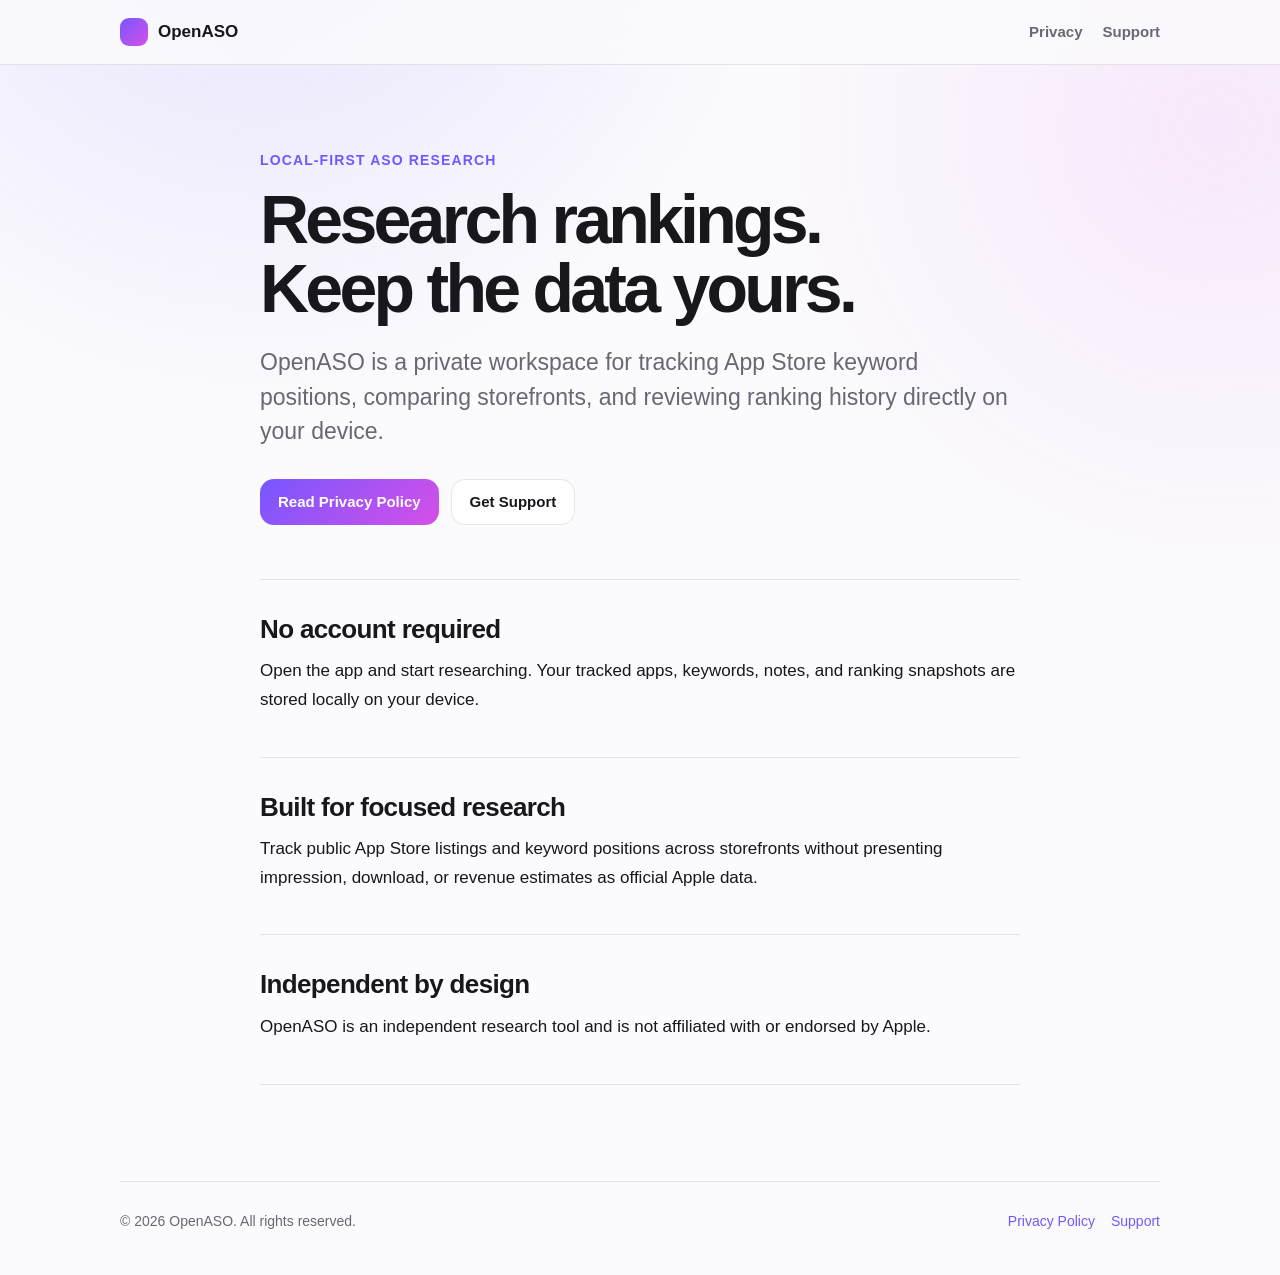
==== index.html @ fe1c9036 "feat: add privacy and support" ====
<!doctype html><html lang="en"><head><meta charset="utf-8"><meta name="viewport" content="width=device-width,initial-scale=1"><meta name="description" content="OpenASO is a local-first App Store keyword research workspace."><meta name="theme-color" content="#7657ff"><title>OpenASO — Local-first ASO Research</title><link rel="stylesheet" href="./assets/styles.css"></head><body>
<header class="site-header"><nav class="nav"><a class="brand" href="./"><span class="mark"></span>OpenASO</a><div class="links"><a href="./privacy/" >Privacy</a><a href="./support/" >Support</a></div></nav></header>
<main>
<div class="hero"><p class="eyebrow">Local-first ASO research</p><h1>Research rankings.<br>Keep the data yours.</h1><p class="lede">OpenASO is a private workspace for tracking App Store keyword positions, comparing storefronts, and reviewing ranking history directly on your device.</p><div class="buttons"><a class="button" href="./privacy/">Read Privacy Policy</a><a class="button secondary" href="./support/">Get Support</a></div></div>
<article><section><h2>No account required</h2><p>Open the app and start researching. Your tracked apps, keywords, notes, and ranking snapshots are stored locally on your device.</p></section><section><h2>Built for focused research</h2><p>Track public App Store listings and keyword positions across storefronts without presenting impression, download, or revenue estimates as official Apple data.</p></section><section><h2>Independent by design</h2><p>OpenASO is an independent research tool and is not affiliated with or endorsed by Apple.</p></section></article>
</main><footer><span>© 2026 OpenASO. All rights reserved.</span><div class="footer-links"><a href="./privacy/">Privacy Policy</a><a href="./support/">Support</a></div></footer></body></html>
---- assets/styles.css ----
:root{color-scheme:light dark;--bg:#fbfbfd;--text:#17171c;--muted:#686873;--line:rgba(20,20,30,.1);--accent:#7657ff;--accent2:#d64fe8;--surface:rgba(255,255,255,.72)}
@media(prefers-color-scheme:dark){:root{--bg:#09090c;--text:#f7f7fa;--muted:#aaaab5;--line:rgba(255,255,255,.11);--surface:rgba(22,22,28,.72)}}
*{box-sizing:border-box}html{background:var(--bg);scroll-behavior:smooth}body{margin:0;color:var(--text);background:radial-gradient(circle at 20% -10%,rgba(118,87,255,.15),transparent 34rem),radial-gradient(circle at 95% 10%,rgba(214,79,232,.1),transparent 30rem),var(--bg);font:17px/1.68 -apple-system,BlinkMacSystemFont,"SF Pro Text","Segoe UI",sans-serif;-webkit-font-smoothing:antialiased}
a{color:var(--accent);text-decoration:none}a:hover{text-decoration:underline}.site-header{position:sticky;top:0;z-index:5;border-bottom:1px solid var(--line);background:color-mix(in srgb,var(--bg) 82%,transparent);backdrop-filter:blur(20px)}
.nav{width:min(calc(100% - 36px),1040px);height:64px;margin:auto;display:flex;align-items:center;justify-content:space-between}.brand{display:flex;align-items:center;gap:10px;color:var(--text);font-weight:750}.mark{width:28px;height:28px;border-radius:9px;background:linear-gradient(135deg,var(--accent),var(--accent2))}.links{display:flex;gap:20px;font-size:15px}.links a{color:var(--muted);font-weight:600}.links a[aria-current=page]{color:var(--text)}
main{width:min(calc(100% - 36px),760px);margin:auto;padding:84px 0 96px}.hero{margin-bottom:54px}.eyebrow{margin:0 0 12px;color:var(--accent);font-size:14px;font-weight:800;letter-spacing:.08em;text-transform:uppercase}h1{margin:0;font-size:clamp(42px,7vw,68px);line-height:1.02;letter-spacing:-.055em}.lede{margin:22px 0 0;color:var(--muted);font-size:clamp(19px,2.5vw,23px);line-height:1.5}.updated{margin-top:22px;color:var(--muted);font-size:14px}article{border-top:1px solid var(--line)}section{padding:34px 0 32px;border-bottom:1px solid var(--line)}h2{margin:0 0 12px;font-size:26px;line-height:1.22;letter-spacing:-.025em}h3{margin:24px 0 6px;font-size:18px}p{margin:10px 0}ul{padding-left:1.25rem}.callout{margin:26px 0;padding:20px 22px;border:1px solid var(--line);border-radius:18px;background:var(--surface)}.buttons{display:flex;flex-wrap:wrap;gap:12px;margin-top:30px}.button{display:inline-flex;align-items:center;min-height:46px;padding:0 18px;border-radius:14px;color:#fff;font-size:15px;font-weight:700;background:linear-gradient(135deg,var(--accent),var(--accent2))}.button.secondary{color:var(--text);border:1px solid var(--line);background:var(--surface)}
footer{width:min(calc(100% - 36px),1040px);margin:auto;padding:28px 0 42px;border-top:1px solid var(--line);color:var(--muted);font-size:14px;display:flex;justify-content:space-between;gap:20px;flex-wrap:wrap}.footer-links{display:flex;gap:16px}@media(max-width:620px){.nav{height:58px}.links{gap:13px}main{padding-top:58px}}
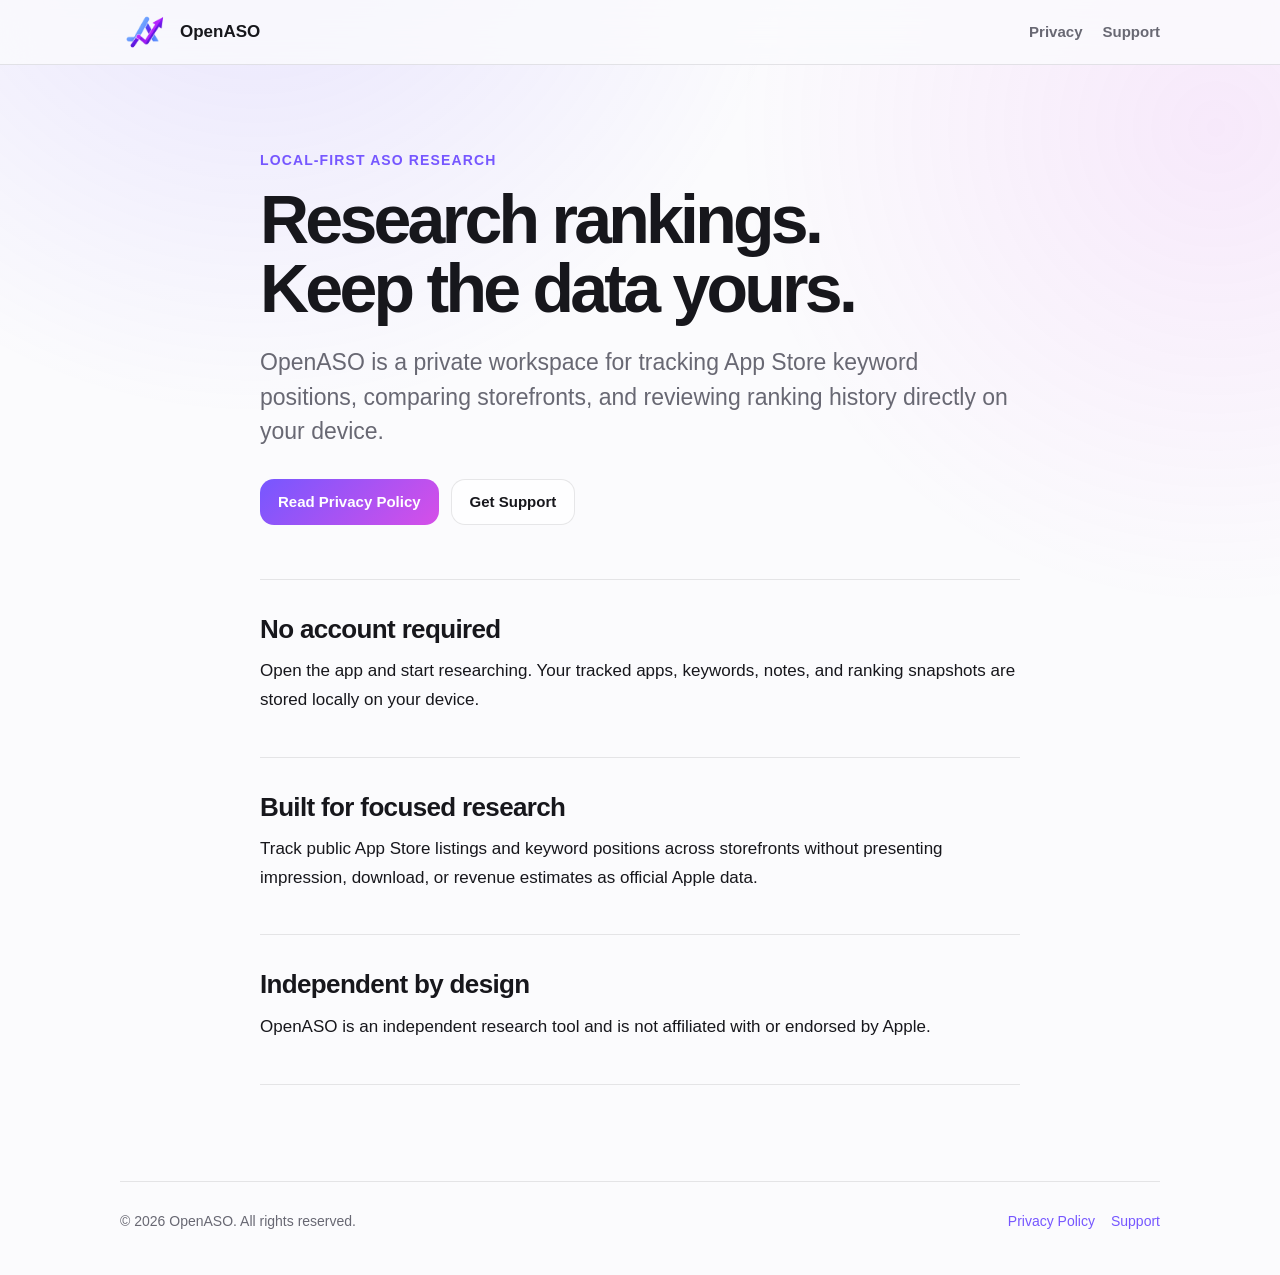
==== commit 4584bc63: "feat: add logo" ====
--- a/index.html
+++ b/index.html
@@ -1,6 +1,50 @@
-<!doctype html><html lang="en"><head><meta charset="utf-8"><meta name="viewport" content="width=device-width,initial-scale=1"><meta name="description" content="OpenASO is a local-first App Store keyword research workspace."><meta name="theme-color" content="#7657ff"><title>OpenASO — Local-first ASO Research</title><link rel="stylesheet" href="./assets/styles.css"></head><body>
-<header class="site-header"><nav class="nav"><a class="brand" href="./"><span class="mark"></span>OpenASO</a><div class="links"><a href="./privacy/" >Privacy</a><a href="./support/" >Support</a></div></nav></header>
-<main>
-<div class="hero"><p class="eyebrow">Local-first ASO research</p><h1>Research rankings.<br>Keep the data yours.</h1><p class="lede">OpenASO is a private workspace for tracking App Store keyword positions, comparing storefronts, and reviewing ranking history directly on your device.</p><div class="buttons"><a class="button" href="./privacy/">Read Privacy Policy</a><a class="button secondary" href="./support/">Get Support</a></div></div>
-<article><section><h2>No account required</h2><p>Open the app and start researching. Your tracked apps, keywords, notes, and ranking snapshots are stored locally on your device.</p></section><section><h2>Built for focused research</h2><p>Track public App Store listings and keyword positions across storefronts without presenting impression, download, or revenue estimates as official Apple data.</p></section><section><h2>Independent by design</h2><p>OpenASO is an independent research tool and is not affiliated with or endorsed by Apple.</p></section></article>
-</main><footer><span>© 2026 OpenASO. All rights reserved.</span><div class="footer-links"><a href="./privacy/">Privacy Policy</a><a href="./support/">Support</a></div></footer></body></html>+<!doctype html>
+<html lang="en">
+
+<head>
+    <meta charset="utf-8">
+    <meta name="viewport" content="width=device-width,initial-scale=1">
+    <meta name="description" content="OpenASO is a local-first App Store keyword research workspace.">
+    <meta name="theme-color" content="#7657ff">
+    <title>OpenASO — Local-first ASO Research</title>
+    <link rel="stylesheet" href="./assets/styles.css">
+</head>
+
+<body>
+    <header class="site-header">
+        <nav class="nav"><a class="brand" href="./"><img class="brand-logo" src="./assets/logo.png" alt="OpenASO logo">OpenASO</a>
+            <div class="links"><a href="./privacy/">Privacy</a><a href="./support/">Support</a></div>
+        </nav>
+    </header>
+    <main>
+        <div class="hero">
+            <p class="eyebrow">Local-first ASO research</p>
+            <h1>Research rankings.<br>Keep the data yours.</h1>
+            <p class="lede">OpenASO is a private workspace for tracking App Store keyword positions, comparing
+                storefronts, and reviewing ranking history directly on your device.</p>
+            <div class="buttons"><a class="button" href="./privacy/">Read Privacy Policy</a><a class="button secondary"
+                    href="./support/">Get Support</a></div>
+        </div>
+        <article>
+            <section>
+                <h2>No account required</h2>
+                <p>Open the app and start researching. Your tracked apps, keywords, notes, and ranking snapshots are
+                    stored locally on your device.</p>
+            </section>
+            <section>
+                <h2>Built for focused research</h2>
+                <p>Track public App Store listings and keyword positions across storefronts without presenting
+                    impression, download, or revenue estimates as official Apple data.</p>
+            </section>
+            <section>
+                <h2>Independent by design</h2>
+                <p>OpenASO is an independent research tool and is not affiliated with or endorsed by Apple.</p>
+            </section>
+        </article>
+    </main>
+    <footer><span>© 2026 OpenASO. All rights reserved.</span>
+        <div class="footer-links"><a href="./privacy/">Privacy Policy</a><a href="./support/">Support</a></div>
+    </footer>
+</body>
+
+</html>
--- a/assets/styles.css
+++ b/assets/styles.css
@@ -1,7 +1,217 @@
-:root{color-scheme:light dark;--bg:#fbfbfd;--text:#17171c;--muted:#686873;--line:rgba(20,20,30,.1);--accent:#7657ff;--accent2:#d64fe8;--surface:rgba(255,255,255,.72)}
-@media(prefers-color-scheme:dark){:root{--bg:#09090c;--text:#f7f7fa;--muted:#aaaab5;--line:rgba(255,255,255,.11);--surface:rgba(22,22,28,.72)}}
-*{box-sizing:border-box}html{background:var(--bg);scroll-behavior:smooth}body{margin:0;color:var(--text);background:radial-gradient(circle at 20% -10%,rgba(118,87,255,.15),transparent 34rem),radial-gradient(circle at 95% 10%,rgba(214,79,232,.1),transparent 30rem),var(--bg);font:17px/1.68 -apple-system,BlinkMacSystemFont,"SF Pro Text","Segoe UI",sans-serif;-webkit-font-smoothing:antialiased}
-a{color:var(--accent);text-decoration:none}a:hover{text-decoration:underline}.site-header{position:sticky;top:0;z-index:5;border-bottom:1px solid var(--line);background:color-mix(in srgb,var(--bg) 82%,transparent);backdrop-filter:blur(20px)}
-.nav{width:min(calc(100% - 36px),1040px);height:64px;margin:auto;display:flex;align-items:center;justify-content:space-between}.brand{display:flex;align-items:center;gap:10px;color:var(--text);font-weight:750}.mark{width:28px;height:28px;border-radius:9px;background:linear-gradient(135deg,var(--accent),var(--accent2))}.links{display:flex;gap:20px;font-size:15px}.links a{color:var(--muted);font-weight:600}.links a[aria-current=page]{color:var(--text)}
-main{width:min(calc(100% - 36px),760px);margin:auto;padding:84px 0 96px}.hero{margin-bottom:54px}.eyebrow{margin:0 0 12px;color:var(--accent);font-size:14px;font-weight:800;letter-spacing:.08em;text-transform:uppercase}h1{margin:0;font-size:clamp(42px,7vw,68px);line-height:1.02;letter-spacing:-.055em}.lede{margin:22px 0 0;color:var(--muted);font-size:clamp(19px,2.5vw,23px);line-height:1.5}.updated{margin-top:22px;color:var(--muted);font-size:14px}article{border-top:1px solid var(--line)}section{padding:34px 0 32px;border-bottom:1px solid var(--line)}h2{margin:0 0 12px;font-size:26px;line-height:1.22;letter-spacing:-.025em}h3{margin:24px 0 6px;font-size:18px}p{margin:10px 0}ul{padding-left:1.25rem}.callout{margin:26px 0;padding:20px 22px;border:1px solid var(--line);border-radius:18px;background:var(--surface)}.buttons{display:flex;flex-wrap:wrap;gap:12px;margin-top:30px}.button{display:inline-flex;align-items:center;min-height:46px;padding:0 18px;border-radius:14px;color:#fff;font-size:15px;font-weight:700;background:linear-gradient(135deg,var(--accent),var(--accent2))}.button.secondary{color:var(--text);border:1px solid var(--line);background:var(--surface)}
-footer{width:min(calc(100% - 36px),1040px);margin:auto;padding:28px 0 42px;border-top:1px solid var(--line);color:var(--muted);font-size:14px;display:flex;justify-content:space-between;gap:20px;flex-wrap:wrap}.footer-links{display:flex;gap:16px}@media(max-width:620px){.nav{height:58px}.links{gap:13px}main{padding-top:58px}}+:root {
+  color-scheme: light dark;
+  --bg: #fbfbfd;
+  --text: #17171c;
+  --muted: #686873;
+  --line: rgba(20, 20, 30, 0.1);
+  --accent: #7657ff;
+  --accent2: #d64fe8;
+  --surface: rgba(255, 255, 255, 0.72);
+}
+@media (prefers-color-scheme: dark) {
+  :root {
+    --bg: #09090c;
+    --text: #f7f7fa;
+    --muted: #aaaab5;
+    --line: rgba(255, 255, 255, 0.11);
+    --surface: rgba(22, 22, 28, 0.72);
+  }
+}
+* {
+  box-sizing: border-box;
+}
+html {
+  background: var(--bg);
+  scroll-behavior: smooth;
+}
+body {
+  margin: 0;
+  color: var(--text);
+  background:
+    radial-gradient(
+      circle at 20% -10%,
+      rgba(118, 87, 255, 0.15),
+      transparent 34rem
+    ),
+    radial-gradient(
+      circle at 95% 10%,
+      rgba(214, 79, 232, 0.1),
+      transparent 30rem
+    ),
+    var(--bg);
+  font:
+    17px/1.68 -apple-system,
+    BlinkMacSystemFont,
+    "SF Pro Text",
+    "Segoe UI",
+    sans-serif;
+  -webkit-font-smoothing: antialiased;
+}
+a {
+  color: var(--accent);
+  text-decoration: none;
+}
+a:hover {
+  text-decoration: underline;
+}
+.site-header {
+  position: sticky;
+  top: 0;
+  z-index: 5;
+  border-bottom: 1px solid var(--line);
+  background: color-mix(in srgb, var(--bg) 82%, transparent);
+  backdrop-filter: blur(20px);
+}
+.nav {
+  width: min(calc(100% - 36px), 1040px);
+  height: 64px;
+  margin: auto;
+  display: flex;
+  align-items: center;
+  justify-content: space-between;
+}
+.brand {
+  display: flex;
+  align-items: center;
+  gap: 10px;
+  color: var(--text);
+  font-weight: 750;
+}
+.mark {
+  width: 28px;
+  height: 28px;
+  border-radius: 9px;
+  background: linear-gradient(135deg, var(--accent), var(--accent2));
+}
+.links {
+  display: flex;
+  gap: 20px;
+  font-size: 15px;
+}
+.links a {
+  color: var(--muted);
+  font-weight: 600;
+}
+.links a[aria-current="page"] {
+  color: var(--text);
+}
+main {
+  width: min(calc(100% - 36px), 760px);
+  margin: auto;
+  padding: 84px 0 96px;
+}
+.hero {
+  margin-bottom: 54px;
+}
+.eyebrow {
+  margin: 0 0 12px;
+  color: var(--accent);
+  font-size: 14px;
+  font-weight: 800;
+  letter-spacing: 0.08em;
+  text-transform: uppercase;
+}
+h1 {
+  margin: 0;
+  font-size: clamp(42px, 7vw, 68px);
+  line-height: 1.02;
+  letter-spacing: -0.055em;
+}
+.lede {
+  margin: 22px 0 0;
+  color: var(--muted);
+  font-size: clamp(19px, 2.5vw, 23px);
+  line-height: 1.5;
+}
+.updated {
+  margin-top: 22px;
+  color: var(--muted);
+  font-size: 14px;
+}
+article {
+  border-top: 1px solid var(--line);
+}
+section {
+  padding: 34px 0 32px;
+  border-bottom: 1px solid var(--line);
+}
+h2 {
+  margin: 0 0 12px;
+  font-size: 26px;
+  line-height: 1.22;
+  letter-spacing: -0.025em;
+}
+h3 {
+  margin: 24px 0 6px;
+  font-size: 18px;
+}
+p {
+  margin: 10px 0;
+}
+ul {
+  padding-left: 1.25rem;
+}
+.callout {
+  margin: 26px 0;
+  padding: 20px 22px;
+  border: 1px solid var(--line);
+  border-radius: 18px;
+  background: var(--surface);
+}
+.buttons {
+  display: flex;
+  flex-wrap: wrap;
+  gap: 12px;
+  margin-top: 30px;
+}
+.button {
+  display: inline-flex;
+  align-items: center;
+  min-height: 46px;
+  padding: 0 18px;
+  border-radius: 14px;
+  color: #fff;
+  font-size: 15px;
+  font-weight: 700;
+  background: linear-gradient(135deg, var(--accent), var(--accent2));
+}
+.button.secondary {
+  color: var(--text);
+  border: 1px solid var(--line);
+  background: var(--surface);
+}
+footer {
+  width: min(calc(100% - 36px), 1040px);
+  margin: auto;
+  padding: 28px 0 42px;
+  border-top: 1px solid var(--line);
+  color: var(--muted);
+  font-size: 14px;
+  display: flex;
+  justify-content: space-between;
+  gap: 20px;
+  flex-wrap: wrap;
+}
+.footer-links {
+  display: flex;
+  gap: 16px;
+}
+@media (max-width: 620px) {
+  .nav {
+    height: 58px;
+  }
+  .links {
+    gap: 13px;
+  }
+  main {
+    padding-top: 58px;
+  }
+}
+
+.brand-logo {
+  width: 50px;
+  height: 50px;
+  object-fit: contain;
+  display: block;
+  border-radius: 9px;
+}
